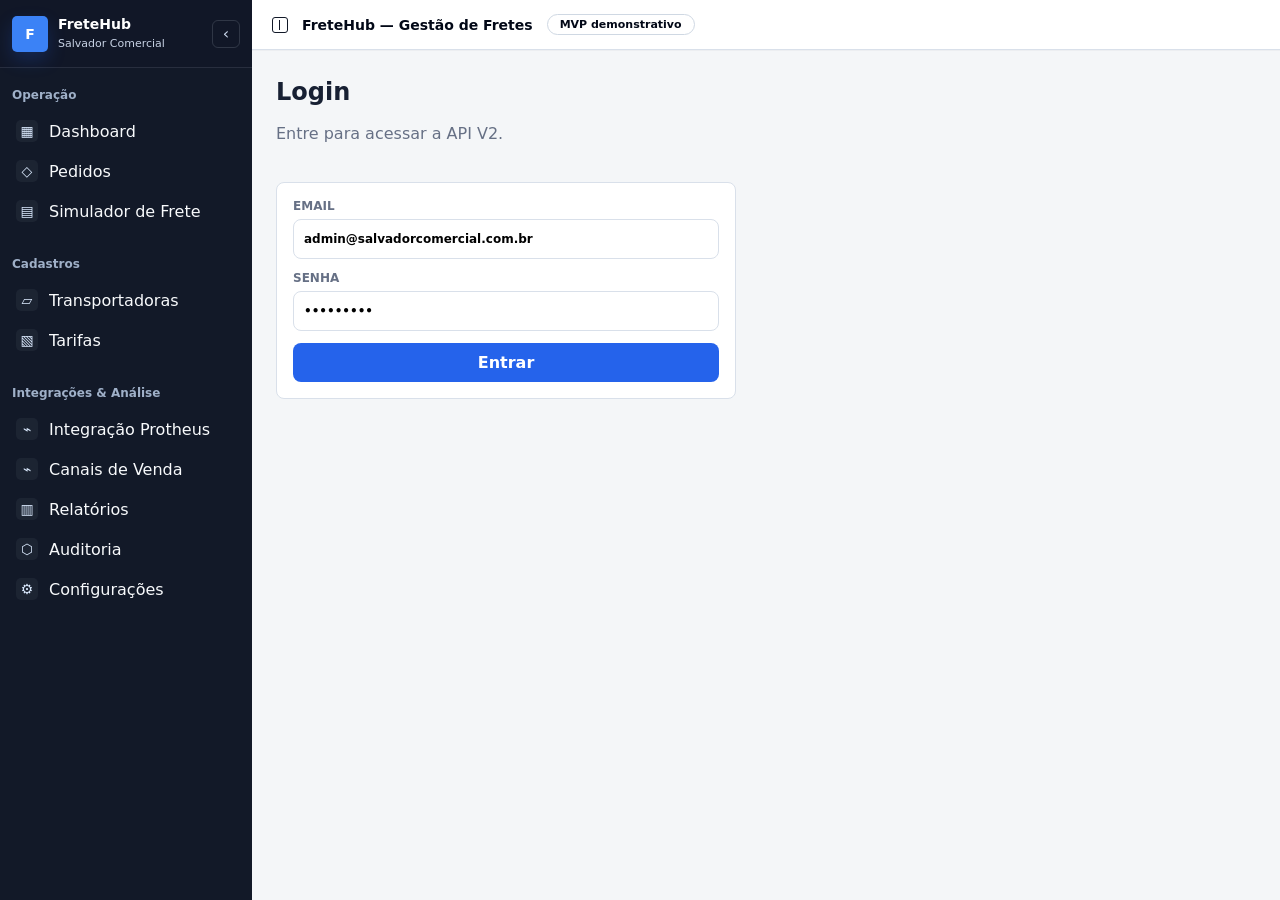
==== apps/web/index.html @ 0e098b08 "Atualizar V2 completa" ====
<!doctype html>
<html lang="pt-BR">
  <head>
    <meta charset="UTF-8" />
    <meta name="viewport" content="width=device-width, initial-scale=1.0" />
    <title>FreteHub V2</title>
    <link rel="stylesheet" href="./styles.css" />
  </head>
  <body>
    <main class="shell">
      <aside class="side">
        <div class="brand">
          <span class="brand-mark">F</span>
          <div>
            <strong>FreteHub</strong>
            <span>Salvador Comercial</span>
          </div>
          <button id="hideNav" class="nav-collapse" type="button" title="Esconder menu" aria-label="Esconder menu">‹</button>
        </div>
        <nav>
          <span class="nav-group">Operação</span>
          <button data-view="dashboard"><span class="nav-icon">▦</span><span>Dashboard</span></button>
          <button data-view="orders"><span class="nav-icon">◇</span><span>Pedidos</span></button>
          <button data-view="quote"><span class="nav-icon">▤</span><span>Simulador de Frete</span></button>

          <span class="nav-group">Cadastros</span>
          <button data-view="carriers"><span class="nav-icon">▱</span><span>Transportadoras</span></button>
          <button data-view="tariffs"><span class="nav-icon">▧</span><span>Tarifas</span></button>

          <span class="nav-group">Integrações & Análise</span>
          <button data-view="protheus"><span class="nav-icon">⌁</span><span>Integração Protheus</span></button>
          <button data-view="channels"><span class="nav-icon">⌁</span><span>Canais de Venda</span></button>
          <button data-view="reports"><span class="nav-icon">▥</span><span>Relatórios</span></button>
          <button data-view="audit"><span class="nav-icon">⬡</span><span>Auditoria</span></button>
          <button data-view="settings"><span class="nav-icon">⚙</span><span>Configurações</span></button>
        </nav>
      </aside>
      <section class="page">
        <header class="topbar">
          <button id="showNav" class="secondary hidden" type="button">Menu</button>
          <div class="topbar-brand">
            <span class="topbar-icon" aria-hidden="true"></span>
            <strong>FreteHub &mdash; Gest&atilde;o de Fretes</strong>
            <span class="mvp-pill">MVP demonstrativo</span>
          </div>
          <div id="userMenu" class="user-menu hidden">
            <button id="userMenuButton" class="user-menu-button" type="button" aria-haspopup="true" aria-expanded="false">
              <span class="user-icon" aria-hidden="true"></span>
              <span id="userMenuName">Usuario</span>
              <span id="userMenuRole" class="role-pill">Perfil</span>
              <span class="chevron" aria-hidden="true">⌄</span>
            </button>
            <div id="userMenuDropdown" class="user-dropdown hidden">
              <strong id="userMenuEmail">usuario@empresa.com.br</strong>
              <span class="dropdown-label">Trocar perfil (demo)</span>
              <button type="button" data-demo-role="Administrador">Administrador</button>
              <button type="button" data-demo-role="Gestor de Logistica">Gestor de Logistica</button>
              <button type="button" data-demo-role="Operador de Frete">Operador de Frete</button>
              <button type="button" data-demo-role="Financeiro">Financeiro</button>
              <button type="button" data-demo-role="Consulta">Consulta</button>
              <button id="logout" class="dropdown-logout" type="button">Sair</button>
            </div>
          </div>
        </header>
        <section class="page-heading">
          <h1 id="title">Login</h1>
          <p id="subtitle">Entre para acessar a API V2.</p>
        </section>
        <section id="app"></section>
      </section>
    </main>
    <script src="./app.js"></script>
  </body>
</html>
---- apps/web/styles.css ----
:root {
  --bg: #f4f6f8;
  --panel: #fff;
  --text: #172033;
  --muted: #667085;
  --border: #d9e0ea;
  --primary: #2563eb;
  --side: #111827;
  --side-soft: #1f2937;
  --side-text: #f8fafc;
  --side-muted: #aab4c8;
  --danger: #b42318;
  --success: #14804a;
  --warning: #a15c00;
}

* { box-sizing: border-box; }
body {
  margin: 0;
  background: var(--bg);
  color: var(--text);
  font-family: Inter, system-ui, -apple-system, BlinkMacSystemFont, "Segoe UI", sans-serif;
}
button, input, select { font: inherit; }
button { cursor: pointer; }
.shell { min-height: 100vh; display: grid; grid-template-columns: 252px 1fr; }
.shell.nav-hidden { grid-template-columns: 1fr; }
.shell.nav-hidden .side { display: none; }
.side {
  background: #121928;
  color: var(--side-text);
  height: 100vh;
  min-height: 100vh;
  overflow: hidden;
  position: sticky;
  top: 0;
  display: flex;
  flex-direction: column;
}
.brand {
  min-height: 68px;
  display: flex;
  align-items: center;
  gap: 10px;
  padding: 12px 12px;
  border-bottom: 1px solid rgba(203,213,225,.12);
  background: rgba(17,24,39,.62);
}
.brand .brand-mark {
  display: grid;
  place-items: center;
  width: 36px;
  min-width: 36px;
  height: 36px;
  border-radius: 5px;
  background: #3b82f6;
  color: #fff;
  font-size: 14px;
  font-weight: 800;
  box-shadow: 0 8px 18px rgba(37,99,235,.22);
}
.brand div { min-width: 0; }
.brand strong { display: block; color: #fff; font-size: 14px; line-height: 1.1; }
.brand div span { display: block; color: #c7d2e4; font-size: 11px; line-height: 1.2; margin-top: 4px; }
.nav-collapse {
  margin-left: auto;
  width: 28px;
  min-width: 28px;
  height: 28px;
  justify-content: center;
  padding: 0 !important;
  border: 1px solid rgba(203,213,225,.18) !important;
  border-radius: 6px !important;
  color: #dbeafe !important;
  opacity: .92;
}
.nav-collapse:hover { background: rgba(59,130,246,.16) !important; border-color: rgba(147,197,253,.34) !important; }
.side nav {
  display: grid;
  gap: 4px;
  overflow-y: auto;
  overflow-x: hidden;
  min-height: 0;
  padding: 16px 8px 20px;
  scrollbar-width: thin;
  scrollbar-color: rgba(203,213,225,.35) transparent;
}
.side nav::-webkit-scrollbar { width: 8px; }
.side nav::-webkit-scrollbar-thumb { background: rgba(203,213,225,.28); border-radius: 999px; }
.nav-group { display: block; color: #9fb0c8; font-size: 12px; font-weight: 800; padding: 4px 4px 7px; margin-top: 20px; }
.nav-group:first-child { margin-top: 0; }
.side button {
  width: 100%;
  min-height: 36px;
  display: flex;
  align-items: center;
  gap: 11px;
  text-align: left;
  border: 0;
  border-radius: 6px;
  padding: 7px 8px;
  background: transparent;
  color: #f8fafc;
  position: relative;
  white-space: nowrap;
  transition: background .16s ease, color .16s ease, box-shadow .16s ease;
}
.side button::before {
  content: "";
  position: absolute;
  left: 0;
  top: 7px;
  bottom: 7px;
  width: 3px;
  border-radius: 999px;
  background: transparent;
}
.side button.active {
  background: #273247;
  color: #fff;
  box-shadow: inset 0 0 0 1px rgba(255,255,255,.02);
}
.side button.active::before { background: #3b82f6; }
.side button:hover { background: rgba(39,50,71,.74); color: #fff; }
.nav-icon {
  display: inline-flex;
  align-items: center;
  justify-content: center;
  width: 22px;
  min-width: 22px;
  height: 22px;
  border-radius: 5px;
  color: #dbeafe;
  background: rgba(148,163,184,.08);
  font-size: 14px;
  line-height: 1;
}
.side button.active .nav-icon { color: #fff; background: rgba(59,130,246,.18); }
.side button:hover .nav-icon { background: rgba(148,163,184,.14); }
.side button span:last-child { overflow: hidden; text-overflow: ellipsis; }
.side .nav-collapse {
  width: 28px;
  min-width: 28px;
  max-width: 28px;
  height: 28px;
  min-height: 28px;
}
.page .topbar {
  min-height: 50px;
  display: flex;
  align-items: center;
  justify-content: space-between;
  gap: 14px;
  padding: 0 20px;
  border-bottom: 1px solid var(--border);
  background: #fff;
  position: sticky;
  top: 0;
  z-index: 15;
  box-shadow: 0 1px 0 rgba(15,23,42,.03);
}
.topbar-brand { flex: 1; min-width: 0; display: flex; align-items: center; gap: 14px; }
.topbar-icon {
  width: 16px;
  height: 16px;
  border: 1.6px solid #111827;
  border-radius: 3px;
  position: relative;
  display: inline-block;
}
.topbar-icon::after {
  content: "";
  position: absolute;
  top: 2px;
  bottom: 2px;
  left: 6px;
  border-left: 1.4px solid #111827;
}
.topbar-brand strong { color: #020817; font-size: 14px; }
.mvp-pill {
  border: 1px solid #cfd8e3;
  border-radius: 999px;
  color: #020817;
  background: #fff;
  padding: 3px 12px;
  font-size: 11px;
  font-weight: 700;
}
.page-heading { padding: 28px 24px 0; }
.user-menu { position: relative; }
.user-menu-button {
  display: inline-flex;
  align-items: center;
  gap: 8px;
  border: 0;
  background: transparent;
  color: #020817;
  min-height: 34px;
  padding: 2px 0;
  white-space: nowrap;
  font-size: 13px;
  font-weight: 700;
}
.user-icon {
  width: 16px;
  height: 16px;
  position: relative;
  display: inline-block;
}
.user-icon::before {
  content: "";
  position: absolute;
  left: 5px;
  top: 1px;
  width: 6px;
  height: 6px;
  border: 1.8px solid #111827;
  border-radius: 50%;
}
.user-icon::after {
  content: "";
  position: absolute;
  left: 2px;
  bottom: 0;
  width: 12px;
  height: 7px;
  border: 1.8px solid #111827;
  border-bottom: 0;
  border-radius: 10px 10px 0 0;
}
.role-pill {
  border-radius: 999px;
  background: #edf2f7;
  color: #172033;
  padding: 7px 12px;
  font-size: 11px;
  font-weight: 700;
}
.chevron {
  width: 16px;
  color: #111827;
  font-size: 0;
  line-height: 1;
}
.chevron::before {
  content: "⌄";
  font-size: 16px;
}
.user-dropdown {
  position: absolute;
  top: calc(100% + 10px);
  right: 0;
  z-index: 20;
  width: 238px;
  background: #fff;
  border: 1px solid var(--border);
  border-radius: 6px;
  box-shadow: 0 10px 24px rgba(15,23,42,.16);
  overflow: hidden;
}
.user-dropdown strong {
  display: block;
  padding: 14px 14px 12px;
  font-size: 12px;
  color: #111827;
  border-bottom: 1px solid #f1f5f9;
}
.dropdown-label {
  display: block;
  padding: 10px 14px 6px;
  color: #667085;
  font-size: 11px;
  font-weight: 700;
}
.user-dropdown button {
  width: 100%;
  min-height: 32px;
  border: 0;
  background: #fff;
  color: #1f2937;
  text-align: left;
  padding: 8px 14px 8px 32px;
  position: relative;
}
.user-dropdown button:hover,
.user-dropdown button.selected { background: #e8f0fb; color: #0f4d93; }
.user-dropdown button.selected::before {
  content: "✓";
  position: absolute;
  left: 14px;
  color: #0f4d93;
}
.user-dropdown .dropdown-logout {
  margin-top: 8px;
  border-top: 1px solid var(--border);
  color: var(--danger);
  padding: 12px 14px 12px 32px;
}
.user-dropdown .dropdown-logout::before {
  content: "↳";
  position: absolute;
  left: 14px;
}
h1 { margin: 0; font-size: 24px; }
p { color: var(--muted); line-height: 1.5; }
#app { padding: 20px 24px 24px; }
.grid { display: grid; gap: 16px; }
.cols-3 { grid-template-columns: repeat(3, minmax(0, 1fr)); }
.cols-4 { grid-template-columns: repeat(4, minmax(0, 1fr)); }
.cols-2 { grid-template-columns: repeat(2, minmax(0, 1fr)); }
.card { background: var(--panel); border: 1px solid var(--border); border-radius: 8px; padding: 16px; }
.metric span { display: block; color: var(--muted); font-weight: 700; font-size: 12px; text-transform: uppercase; }
.metric strong { display: block; margin-top: 8px; font-size: 26px; }
.dashboard-page { display: grid; gap: 20px; animation: dashboardIn .32s ease-out both; }
.dashboard-metrics { display: grid; grid-template-columns: repeat(6, minmax(0, 1fr)); gap: 12px; }
.dashboard-metric {
  min-height: 95px;
  position: relative;
  padding: 14px 12px;
  animation: cardIn .45s ease-out both;
}
.dashboard-metric:nth-child(2) { animation-delay: 40ms; }
.dashboard-metric:nth-child(3) { animation-delay: 80ms; }
.dashboard-metric:nth-child(4) { animation-delay: 120ms; }
.dashboard-metric:nth-child(5) { animation-delay: 160ms; }
.dashboard-metric:nth-child(6) { animation-delay: 200ms; }
.dashboard-metric span {
  display: block;
  max-width: 116px;
  color: #34456a;
  font-size: 11px;
  line-height: 1.35;
  text-transform: uppercase;
}
.dashboard-metric strong {
  display: block;
  margin-top: 9px;
  color: #020817;
  font-size: 24px;
}
.metric-icon {
  position: absolute;
  right: 13px;
  top: 15px;
  width: 18px;
  height: 18px;
  color: #1976d2;
  transform: translateZ(0);
}
.metric-icon.blue { color: #1976d2; }
.metric-icon.orange { color: #f59e0b; }
.metric-icon.red { color: #dc2626; }
.metric-icon::before,
.metric-icon::after {
  content: "";
  position: absolute;
  display: block;
}
.metric-icon[data-icon="cube"]::before {
  width: 11px;
  height: 11px;
  left: 3px;
  top: 3px;
  border: 2px solid currentColor;
  border-radius: 3px;
  transform: rotate(30deg) skew(-8deg);
}
.metric-icon[data-icon="cube"]::after {
  width: 7px;
  height: 7px;
  left: 6px;
  top: 5px;
  border-top: 2px solid currentColor;
  border-left: 2px solid currentColor;
  transform: rotate(30deg);
  opacity: .9;
}
.metric-icon[data-icon="timer"]::before {
  width: 13px;
  height: 13px;
  left: 2px;
  top: 4px;
  border: 2px solid currentColor;
  border-radius: 50%;
}
.metric-icon[data-icon="timer"]::after {
  width: 6px;
  height: 7px;
  left: 8px;
  top: 1px;
  border-top: 2px solid currentColor;
  border-left: 2px solid currentColor;
  border-radius: 2px 0 0 0;
  box-shadow: -3px 8px 0 -2px currentColor;
}
.metric-icon[data-icon="alert"]::before {
  left: 2px;
  top: 2px;
  width: 0;
  height: 0;
  border-left: 7px solid transparent;
  border-right: 7px solid transparent;
  border-bottom: 14px solid currentColor;
}
.metric-icon[data-icon="alert"]::after {
  left: 8px;
  top: 7px;
  width: 2px;
  height: 6px;
  background: #fff;
  border-radius: 2px;
  box-shadow: 0 7px 0 #fff;
}
.metric-icon[data-icon="trend"]::before {
  width: 14px;
  height: 10px;
  left: 2px;
  top: 5px;
  border-left: 2px solid currentColor;
  border-top: 2px solid currentColor;
  transform: skew(-28deg) rotate(135deg);
  transform-origin: center;
}
.metric-icon[data-icon="trend"]::after {
  width: 6px;
  height: 6px;
  right: 1px;
  top: 3px;
  border-top: 2px solid currentColor;
  border-right: 2px solid currentColor;
}
.metric-icon[data-icon="money"]::before {
  content: "$";
  inset: 0;
  color: currentColor;
  font-size: 18px;
  font-weight: 800;
  line-height: 18px;
  text-align: center;
}
.metric-icon[data-icon="truck"]::before {
  width: 12px;
  height: 8px;
  left: 1px;
  top: 5px;
  border: 2px solid currentColor;
  border-radius: 2px;
}
.metric-icon[data-icon="truck"]::after {
  width: 7px;
  height: 6px;
  right: 0;
  top: 7px;
  border: 2px solid currentColor;
  border-left: 0;
  border-radius: 0 2px 2px 0;
  box-shadow: -10px 7px 0 -5px currentColor, 0 7px 0 -5px currentColor;
}
.dashboard-grid { display: grid; grid-template-columns: repeat(3, minmax(0, 1fr)); gap: 16px; }
.dashboard-chart,
.dashboard-table { animation: cardIn .5s ease-out both; }
.dashboard-chart:nth-child(2) { animation-delay: 80ms; }
.dashboard-chart:nth-child(3) { animation-delay: 120ms; }
.dashboard-chart:nth-child(4) { animation-delay: 160ms; }
.dashboard-chart:nth-child(5) { animation-delay: 200ms; }
.dashboard-table { animation-delay: 240ms; }
.dashboard-chart h3,
.dashboard-table h3 {
  margin: 10px 12px 14px;
  font-size: 14px;
}
.dashboard-chart.wide { grid-column: span 2; }
.bar-chart {
  height: 245px;
  display: grid;
  grid-template-columns: 44px 1fr;
  gap: 8px;
  padding: 0 14px 18px 8px;
}
.chart-axis {
  display: flex;
  flex-direction: column;
  justify-content: space-between;
  align-items: flex-end;
  color: #475467;
  font-size: 11px;
  padding-bottom: 28px;
}
.bar-plot {
  display: grid;
  grid-auto-flow: column;
  grid-auto-columns: minmax(48px, 1fr);
  align-items: end;
  gap: 22px;
  border-left: 1px solid #aeb8c6;
  border-bottom: 1px solid #aeb8c6;
  background-image:
    linear-gradient(to right, #dfe6ef 1px, transparent 1px),
    linear-gradient(to bottom, #dfe6ef 1px, transparent 1px);
  background-size: 25% 100%, 100% 25%;
}
.bar-item {
  height: 100%;
  display: grid;
  grid-template-rows: 1fr 24px;
  align-items: end;
  text-align: center;
  color: #475467;
  font-size: 11px;
}
.bar {
  display: block;
  width: 100%;
  max-width: 154px;
  margin: 0 auto;
  background: var(--bar-color);
  transform-origin: bottom;
  animation: growBar .72s cubic-bezier(.2,.8,.2,1) both;
  animation-delay: var(--bar-delay, 0ms);
}
.bar-item small {
  align-self: center;
  overflow: hidden;
  text-overflow: ellipsis;
  white-space: nowrap;
}
.pie-wrap { display: grid; place-items: center; gap: 18px; padding: 20px 8px 8px; }
.pie-chart {
  width: 160px;
  height: 160px;
  border-radius: 50%;
  border: 1px solid #fff;
  box-shadow: inset 0 0 0 1px rgba(255,255,255,.9);
  animation: pieIn .7s ease-out both;
}
.pie-legend { display: flex; justify-content: center; gap: 10px; flex-wrap: wrap; font-size: 11px; color: #174f8f; }
.pie-legend span { display: inline-flex; align-items: center; gap: 5px; }
.pie-legend i { width: 13px; height: 9px; display: inline-block; }
.dashboard-table { grid-column: 1 / -1; padding: 0; overflow: hidden; }
.dashboard-table h3 { margin: 24px 24px 10px; }
.compact-table { border: 0; border-radius: 0; }
.compact-table table { min-width: 0; }
.compact-table th,
.compact-table td { padding: 9px 10px; }
.status-pill {
  display: inline-flex;
  align-items: center;
  border-radius: 999px;
  padding: 5px 12px;
  color: #fff;
  font-size: 11px;
  font-weight: 800;
}
.status-pill.ok { background: #168640; color: #fff; }
.status-pill.warn { background: #f59e0b; color: #111827; }
.status-pill.bad { background: #dc2626; color: #fff; }
.status-pill.info { background: #1976d2; }
.status-pill.muted { background: #eef2f7; color: #64748b; }
@keyframes dashboardIn {
  from { opacity: 0; transform: translateY(6px); }
  to { opacity: 1; transform: translateY(0); }
}
@keyframes cardIn {
  from { opacity: 0; transform: translateY(10px); }
  to { opacity: 1; transform: translateY(0); }
}
@keyframes growBar {
  from { transform: scaleY(0); opacity: .5; }
  to { transform: scaleY(1); opacity: 1; }
}
@keyframes pieIn {
  from { opacity: 0; transform: scale(.82) rotate(-18deg); }
  to { opacity: 1; transform: scale(1) rotate(0deg); }
}
.form { max-width: 460px; display: grid; gap: 12px; }
label { display: grid; gap: 6px; color: var(--muted); font-size: 12px; font-weight: 700; text-transform: uppercase; }
input, select { width: 100%; min-height: 40px; border: 1px solid var(--border); border-radius: 8px; padding: 8px 10px; }
.button, button.primary { border: 0; border-radius: 8px; background: var(--primary); color: #fff; padding: 10px 14px; font-weight: 700; }
.secondary { border: 1px solid var(--border); border-radius: 8px; background: #fff; color: var(--text); padding: 10px 14px; }
.hidden { display: none !important; }
.table { overflow: auto; border: 1px solid var(--border); border-radius: 8px; background: #fff; }
table { width: 100%; border-collapse: collapse; min-width: 780px; }
th, td { padding: 10px 12px; border-bottom: 1px solid var(--border); text-align: left; vertical-align: top; }
th { background: #f8fafc; color: var(--muted); font-size: 12px; text-transform: uppercase; }
.badge { display: inline-flex; border-radius: 999px; padding: 3px 9px; background: #edf2f7; color: #344054; font-size: 12px; font-weight: 700; }
.ok { background: #e8f7ef; color: var(--success); }
.warn { background: #fff3df; color: var(--warning); }
.bad { background: #fee4e2; color: var(--danger); }
.toolbar { display: flex; gap: 10px; align-items: end; margin-bottom: 16px; flex-wrap: wrap; }
.orders-page { display: grid; gap: 16px; animation: dashboardIn .28s ease-out both; }
.orders-actions { display: flex; justify-content: flex-end; margin-top: -52px; min-height: 36px; pointer-events: none; }
.orders-actions button { pointer-events: auto; }
.icon-button { display: inline-flex; align-items: center; gap: 8px; font-weight: 700; }
.orders-filter {
  display: grid;
  grid-template-columns: minmax(280px, 2fr) minmax(150px, 1fr) minmax(150px, 1fr) minmax(170px, 1fr);
  gap: 8px;
  padding: 12px;
  border: 1px solid var(--border);
  border-radius: 8px;
  background: #fff;
  box-shadow: var(--shadow);
}
.orders-filter label { display: block; text-transform: none; font-size: 0; color: transparent; }
.orders-filter label span { position: absolute; width: 1px; height: 1px; overflow: hidden; clip: rect(0 0 0 0); }
.orders-filter input,
.orders-filter select { min-height: 38px; background: #f8fafc; color: var(--text); font-size: 14px; font-weight: 500; }
.orders-search { position: relative; }
.orders-search::before {
  content: "⌕";
  position: absolute;
  left: 12px;
  top: 50%;
  transform: translateY(-50%);
  color: #64748b;
  font-size: 18px;
  z-index: 1;
}
.orders-search input { padding-left: 32px; }
.orders-table { box-shadow: var(--shadow); }
.orders-table table { min-width: 1040px; }
.orders-table th {
  color: #020817;
  font-size: 12px;
  font-weight: 800;
  text-transform: none;
}
.orders-table td { font-size: 12px; vertical-align: middle; white-space: nowrap; }
.orders-table .status-pill { font-size: 11px; padding: 5px 10px; }
.empty-state { color: var(--muted); text-align: center; padding: 26px; }
.carriers-page { display: grid; gap: 16px; animation: dashboardIn .28s ease-out both; }
.carriers-actions { display: flex; justify-content: flex-end; margin-top: -52px; min-height: 36px; }
.carrier-grid { display: grid; grid-template-columns: repeat(3, minmax(0, 1fr)); gap: 12px; }
.carrier-card {
  min-height: 282px;
  display: flex;
  flex-direction: column;
  gap: 10px;
  padding: 16px;
  border: 1px solid var(--border);
  border-radius: 8px;
  background: #fff;
  box-shadow: var(--shadow);
}
.carrier-card-header { display: flex; align-items: flex-start; justify-content: space-between; gap: 12px; }
.carrier-card h3 { margin: 0 0 4px; color: #020817; font-size: 14px; }
.carrier-card p { margin: 0; color: #334155; font-size: 12px; line-height: 1.35; }
.carrier-status {
  display: inline-flex;
  align-items: center;
  justify-content: center;
  min-width: 45px;
  border-radius: 999px;
  padding: 5px 10px;
  background: #168640;
  color: #fff;
  font-size: 11px;
  font-weight: 800;
}
.carrier-card dl { display: grid; gap: 4px; margin: 0; color: #0f172a; font-size: 12px; line-height: 1.3; }
.carrier-card dl div { display: flex; gap: 4px; }
.carrier-card dt { margin: 0; color: #334155; font-weight: 500; }
.carrier-card dd { margin: 0; font-weight: 600; }
.carrier-edit { width: 100%; margin-top: auto; font-size: 14px; font-weight: 800; }
.tariffs-page { display: grid; gap: 16px; animation: dashboardIn .28s ease-out both; }
.tariffs-actions { display: flex; justify-content: flex-end; gap: 8px; margin-top: -52px; min-height: 36px; }
.tariff-alert {
  border: 1px solid #f7b955;
  border-radius: 4px;
  background: #fff2d8;
  color: #5f370e;
  padding: 9px 10px;
  font-size: 12px;
}
.tariff-tabs {
  display: inline-flex;
  width: fit-content;
  gap: 2px;
  padding: 4px;
  border-radius: 6px;
  background: #eef2f7;
}
.tariff-tabs button {
  border: 0;
  border-radius: 5px;
  background: transparent;
  color: #40506b;
  padding: 9px 12px;
  font-weight: 700;
}
.tariff-tabs button.active { background: #fff; color: #020817; box-shadow: 0 1px 2px rgba(15,23,42,.12); }
.tariffs-table { box-shadow: var(--shadow); }
.tariffs-table table { min-width: 980px; }
.tariffs-table th {
  color: #020817;
  font-size: 12px;
  font-weight: 800;
  text-transform: none;
}
.tariffs-table td { font-size: 12px; vertical-align: middle; white-space: nowrap; }
.tariffs-table .status-pill { font-size: 11px; padding: 5px 11px; }
.tariff-row-actions { display: inline-flex; align-items: center; gap: 14px; }
.tariff-row-actions button {
  border: 0;
  background: transparent;
  color: #020817;
  padding: 0;
  font-size: 14px;
  font-weight: 800;
}
.modal-backdrop {
  position: fixed;
  inset: 0;
  z-index: 50;
  display: grid;
  place-items: center;
  padding: 24px;
  background: rgba(15, 23, 42, .38);
}
.modal-card {
  width: min(720px, 100%);
  max-height: calc(100vh - 48px);
  overflow: auto;
  border: 1px solid var(--border);
  border-radius: 8px;
  background: #fff;
  box-shadow: 0 20px 45px rgba(15, 23, 42, .22);
}
.modal-header {
  display: flex;
  align-items: flex-start;
  justify-content: space-between;
  gap: 16px;
  padding: 18px 20px 12px;
  border-bottom: 1px solid var(--border);
}
.modal-header h3 { margin: 0 0 4px; font-size: 18px; }
.modal-header p { margin: 0; font-size: 13px; }
.modal-close {
  border: 0;
  background: transparent;
  color: #334155;
  padding: 0;
  font-size: 24px;
  line-height: 1;
}
.modal-grid { display: grid; grid-template-columns: repeat(2, minmax(0, 1fr)); gap: 14px; padding: 18px 20px; }
.modal-actions { display: flex; justify-content: flex-end; gap: 8px; padding: 14px 20px 18px; border-top: 1px solid var(--border); }
.channels-page { display: grid; gap: 16px; animation: dashboardIn .28s ease-out both; }
.channel-grid { display: grid; grid-template-columns: repeat(3, minmax(0, 1fr)); gap: 12px; align-items: stretch; }
.channel-card {
  display: grid;
  gap: 13px;
  padding: 26px 24px 24px;
  border: 1px solid var(--border);
  border-radius: 8px;
  background: #fff;
  box-shadow: var(--shadow);
}
.channel-header { display: flex; align-items: center; justify-content: space-between; gap: 12px; }
.channel-header h3 { margin: 0; font-size: 14px; color: #020817; line-height: 1.2; }
.channel-status-wrap { display: inline-flex; align-items: center; gap: 8px; }
.channel-status {
  display: inline-flex;
  align-items: center;
  border-radius: 999px;
  padding: 5px 10px;
  color: #fff;
  font-size: 11px;
  font-weight: 800;
  line-height: 1;
}
.channel-status.active,
.channel-status.inactive { background: #168640; color: #fff; }
.channel-toggle {
  width: 44px;
  height: 24px;
  border: 0;
  border-radius: 999px;
  background: #d8dee7;
  padding: 3px;
  transition: background .18s ease;
  flex: 0 0 auto;
}
.channel-toggle span {
  display: block;
  width: 18px;
  height: 18px;
  border-radius: 50%;
  background: #fff;
  box-shadow: 0 1px 2px rgba(15,23,42,.25);
  transition: transform .18s ease;
}
.channel-toggle.active { background: #174f9f; }
.channel-toggle.active span { transform: translateX(20px); }
.channel-card label { display: grid; gap: 6px; color: #020817; font-size: 12px; font-weight: 700; text-transform: none; }
.channel-card input {
  min-height: 40px;
  background: #f8fafc;
  border-color: #d4deeb;
  border-radius: 6px;
  color: #020817;
  font-weight: 500;
}
.channel-sync { margin: -1px 0 1px; color: #40506b; font-size: 12px; }
.channel-actions { display: flex; align-items: center; gap: 18px; margin-top: 1px; }
.channel-actions .secondary {
  min-height: 36px;
  padding: 8px 12px;
  border-color: #d4deeb;
  background: #fff;
  color: #020817;
  font-weight: 800;
}
.channel-actions button:not(.secondary) { border: 0; background: transparent; color: #020817; padding: 0; font-weight: 800; }
.channel-log-card { padding: 0; overflow: hidden; }
.channel-log-card h3 { margin: 26px 24px 12px; font-size: 14px; line-height: 1.2; }
.channel-log-card .table { border: 0; border-radius: 0; }
.channel-log-table table { min-width: 0; }
.channel-log-table th {
  background: #f7f8fa;
  color: #020817;
  font-size: 12px;
}
.channel-log-table th,
.channel-log-table td { padding: 9px 8px; }
.channel-log-table th:first-child,
.channel-log-table td:first-child { width: 22%; }
.channel-log-table th:nth-child(2),
.channel-log-table td:nth-child(2) { width: 16%; }
.channel-log-table th:nth-child(3),
.channel-log-table td:nth-child(3) { width: 15%; }
.channel-log-table th:nth-child(4),
.channel-log-table td:nth-child(4) { width: 13%; }
.channel-note { margin: 0; color: #40506b; font-size: 12px; }
.channel-map-modal .table { border: 0; border-radius: 0; }
.channel-map-modal td { vertical-align: middle; }
.channel-map-modal input { min-height: 36px; }
.settings-page { display: grid; gap: 16px; }
.settings-controls { display: grid; grid-template-columns: repeat(2, minmax(0, 1fr)); gap: 16px; }
.settings-control-card {
  min-height: 302px;
  padding: 24px;
  display: flex;
  flex-direction: column;
  gap: 0;
}
.settings-control-card h3 { margin: 2px 0 4px; font-size: 14px; color: #020817; }
.settings-control-row {
  min-height: 46px;
  display: flex;
  align-items: center;
  justify-content: space-between;
  gap: 16px;
  border-bottom: 1px solid var(--border);
  color: #020817;
  font-size: 14px;
}
.settings-control-row span { min-width: 0; }
.settings-env-pill,
.settings-badge {
  border: 0;
  border-radius: 999px;
  min-height: 27px;
  padding: 5px 11px;
  font-size: 11px;
  font-weight: 800;
  line-height: 1;
  white-space: nowrap;
}
.settings-env-pill { background: #eef2f7; color: #40506b; }
.settings-badge.active { background: #168640; color: #fff; }
.settings-badge.inactive { background: #eef2f7; color: #64748b; }
.settings-switch {
  width: 44px;
  min-width: 44px;
  height: 24px;
  border: 0;
  border-radius: 999px;
  background: #d8dee7;
  padding: 3px;
  transition: background .18s ease;
}
.settings-switch span {
  display: block;
  width: 18px;
  height: 18px;
  border-radius: 50%;
  background: #fff;
  box-shadow: 0 1px 2px rgba(15,23,42,.25);
  transition: transform .18s ease;
}
.settings-switch.active { background: #174f9f; }
.settings-switch.active span { transform: translateX(20px); }
.settings-limit-note { display: grid; gap: 4px; margin-top: 20px; color: #020817; font-size: 13px; }
.settings-limit-note strong { font-size: 13px; }
.settings-limit-note span { color: #64748b; font-size: 12px; }
.report-page { display: grid; gap: 16px; }
.report-actions { display: flex; justify-content: flex-end; gap: 8px; }
.report-filter { min-height: 86px; display: flex; align-items: center; }
.report-filter label { width: 280px; max-width: 100%; }
.report-result { padding: 0; overflow: hidden; }
.report-result > div > p { margin: 14px 16px 0; }
.report-result .table { border: 0; border-radius: 0; }
.integration-page { display: grid; gap: 10px; }
.tabs { display: inline-flex; width: fit-content; gap: 2px; padding: 4px; background: #eef2f7; border-radius: 6px; }
.tabs button { border: 0; border-radius: 5px; background: transparent; color: #40506b; padding: 9px 12px; font-weight: 600; }
.tabs button.active { background: #fff; color: #020817; box-shadow: 0 1px 2px rgba(15,23,42,.12); }
.integration-panel { margin-top: 0; }
.integration-form { display: grid; grid-template-columns: repeat(2, minmax(0, 1fr)); gap: 16px 12px; }
.integration-footer { display: flex; align-items: center; justify-content: space-between; gap: 16px; margin-top: 12px; padding-top: 12px; border-top: 1px solid var(--border); }
.integration-actions { display: flex; justify-content: flex-end; gap: 8px; }
.integration-note { margin: 12px 0 0; font-size: 12px; }
.switch-row { display: inline-flex; grid-template-columns: none; align-items: center; gap: 8px; color: var(--text); font-size: 14px; text-transform: none; }
.switch-row input { position: absolute; opacity: 0; pointer-events: none; }
.switch-ui { width: 44px; height: 24px; border-radius: 999px; background: #cbd5e1; position: relative; display: inline-block; }
.switch-ui::after { content: ""; position: absolute; top: 3px; left: 3px; width: 18px; height: 18px; border-radius: 50%; background: #fff; transition: transform .18s ease; box-shadow: 0 1px 2px rgba(15,23,42,.22); }
.switch-row input:checked + .switch-ui { background: #174f9f; }
.switch-row input:checked + .switch-ui::after { transform: translateX(20px); }
.connector-grid { display: grid; grid-template-columns: repeat(3, minmax(0, 1fr)); gap: 8px; }
.connector-item { min-height: 44px; display: flex; align-items: center; justify-content: space-between; gap: 12px; border: 1px solid var(--border); border-radius: 4px; padding: 8px; background: #fff; }
.connector-item .badge { border-radius: 999px; background: #168640; color: #fff; }
.integration-toolbar { display: flex; justify-content: flex-end; margin-bottom: 8px; }
.integration-panel h3 { margin: 12px 8px 8px; font-size: 14px; }
.integration-panel .table { border-radius: 8px; }
.toast { position: fixed; right: 18px; bottom: 18px; background: #111827; color: #fff; padding: 12px 14px; border-radius: 8px; }
@media (max-width: 900px) {
  .shell { grid-template-columns: 1fr; }
  .side { min-height: auto; }
  .shell:not(.nav-hidden) .page { display: none; }
  .cols-3, .cols-4, .integration-form, .connector-grid, .settings-controls { grid-template-columns: 1fr; }
  .dashboard-metrics, .dashboard-grid { grid-template-columns: 1fr; }
  .dashboard-chart.wide { grid-column: auto; }
  .orders-actions { margin-top: 0; justify-content: stretch; }
  .orders-actions button { width: 100%; justify-content: center; }
  .orders-filter { grid-template-columns: 1fr; }
  .carriers-actions { margin-top: 0; justify-content: stretch; }
  .carriers-actions button { width: 100%; justify-content: center; }
  .carrier-grid { grid-template-columns: 1fr; }
  .tariffs-actions { margin-top: 0; flex-direction: column; }
  .tariffs-actions button { width: 100%; justify-content: center; }
  .modal-grid { grid-template-columns: 1fr; }
  .modal-actions { flex-direction: column-reverse; }
  .modal-actions button { width: 100%; }
  .channel-grid { grid-template-columns: 1fr; }
  .channel-actions { flex-direction: column; align-items: stretch; }
  .bar-chart { grid-template-columns: 34px 1fr; }
  .topbar-brand { gap: 8px; }
  .mvp-pill { display: none; }
  .integration-footer { align-items: stretch; flex-direction: column; }
  .integration-actions { justify-content: stretch; }
}
@media (prefers-reduced-motion: reduce) {
  *, *::before, *::after {
    animation-duration: 1ms !important;
    animation-iteration-count: 1 !important;
    transition-duration: 1ms !important;
    scroll-behavior: auto !important;
  }
}
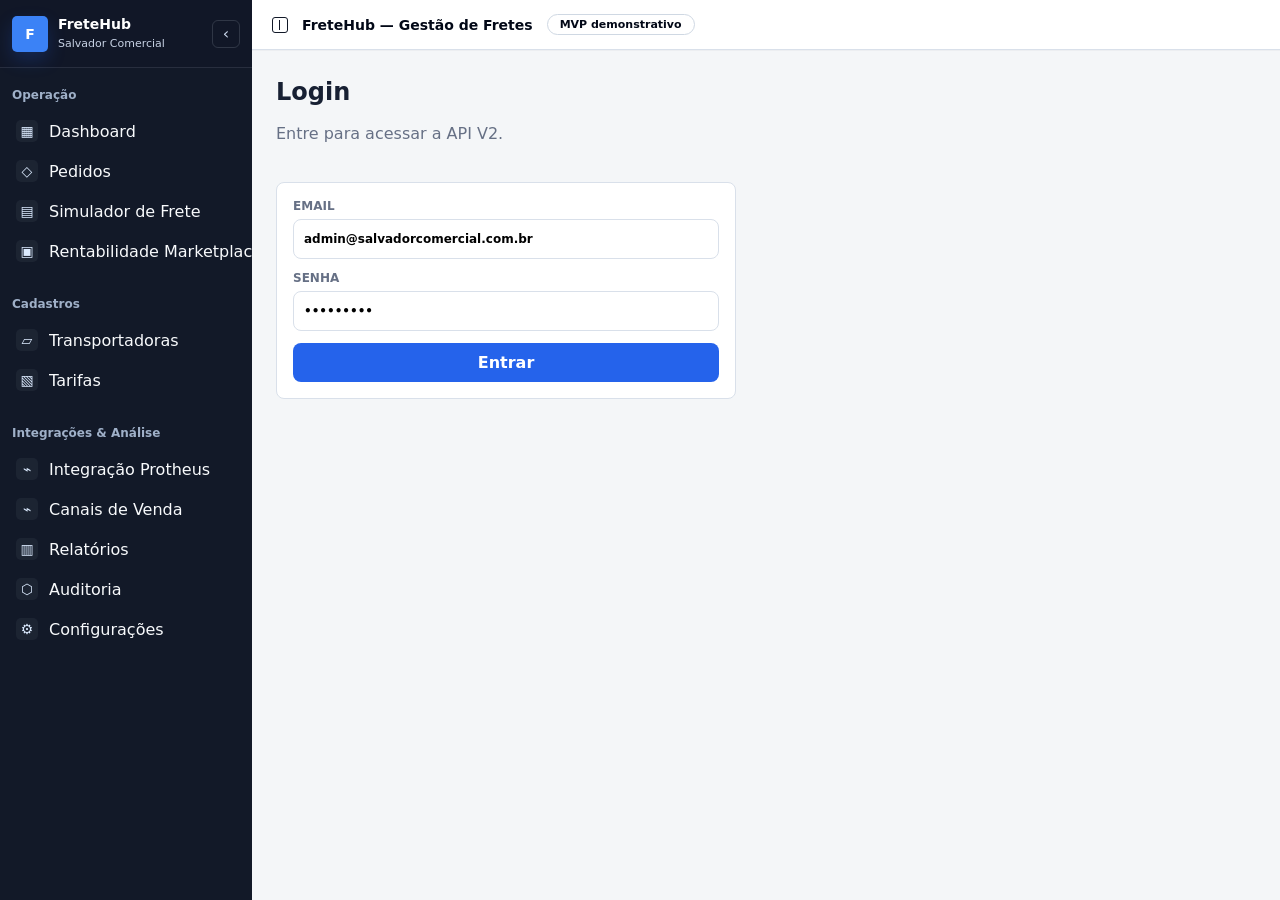
==== commit 53047b9e: "Adicionar rentabilidade marketplace V2" ====
--- a/apps/web/index.html
+++ b/apps/web/index.html
@@ -22,6 +22,7 @@
           <button data-view="dashboard"><span class="nav-icon">▦</span><span>Dashboard</span></button>
           <button data-view="orders"><span class="nav-icon">◇</span><span>Pedidos</span></button>
           <button data-view="quote"><span class="nav-icon">▤</span><span>Simulador de Frete</span></button>
+          <button data-view="profitability"><span class="nav-icon">▣</span><span>Rentabilidade Marketplace</span></button>
 
           <span class="nav-group">Cadastros</span>
           <button data-view="carriers"><span class="nav-icon">▱</span><span>Transportadoras</span></button>
--- a/apps/web/styles.css
+++ b/apps/web/styles.css
@@ -350,6 +350,7 @@
 .metric-icon.blue { color: #1976d2; }
 .metric-icon.orange { color: #f59e0b; }
 .metric-icon.red { color: #dc2626; }
+.metric-icon.green { color: #168640; }
 .metric-icon::before,
 .metric-icon::after {
   content: "";
@@ -587,6 +588,26 @@
 .warn { background: #fff3df; color: var(--warning); }
 .bad { background: #fee4e2; color: var(--danger); }
 .toolbar { display: flex; gap: 10px; align-items: end; margin-bottom: 16px; flex-wrap: wrap; }
+.compact-input {
+  width: 96px;
+  min-width: 80px;
+  min-height: 34px;
+  padding: 7px 8px;
+}
+.profitability-page { display: grid; gap: 16px; animation: dashboardIn .28s ease-out both; }
+.profitability-page .toolbar { justify-content: flex-end; }
+.profitability-page .dashboard-metric { min-height: 84px; }
+.profitability-page .dashboard-metric span { max-width: 150px; }
+.profitability-page .table table { min-width: 1120px; }
+.profitability-page .table th {
+  color: #020817;
+  font-size: 12px;
+  font-weight: 800;
+  text-transform: none;
+}
+.profitability-page .table td { font-size: 12px; vertical-align: middle; }
+.profitability-page .table td span { color: #40506b; font-size: 12px; }
+.profitability-page .table input.compact-input { background: #f8fafc; border-color: #d4deeb; border-radius: 6px; }
 .orders-page { display: grid; gap: 16px; animation: dashboardIn .28s ease-out both; }
 .orders-actions { display: flex; justify-content: flex-end; margin-top: -52px; min-height: 36px; pointer-events: none; }
 .orders-actions button { pointer-events: auto; }
